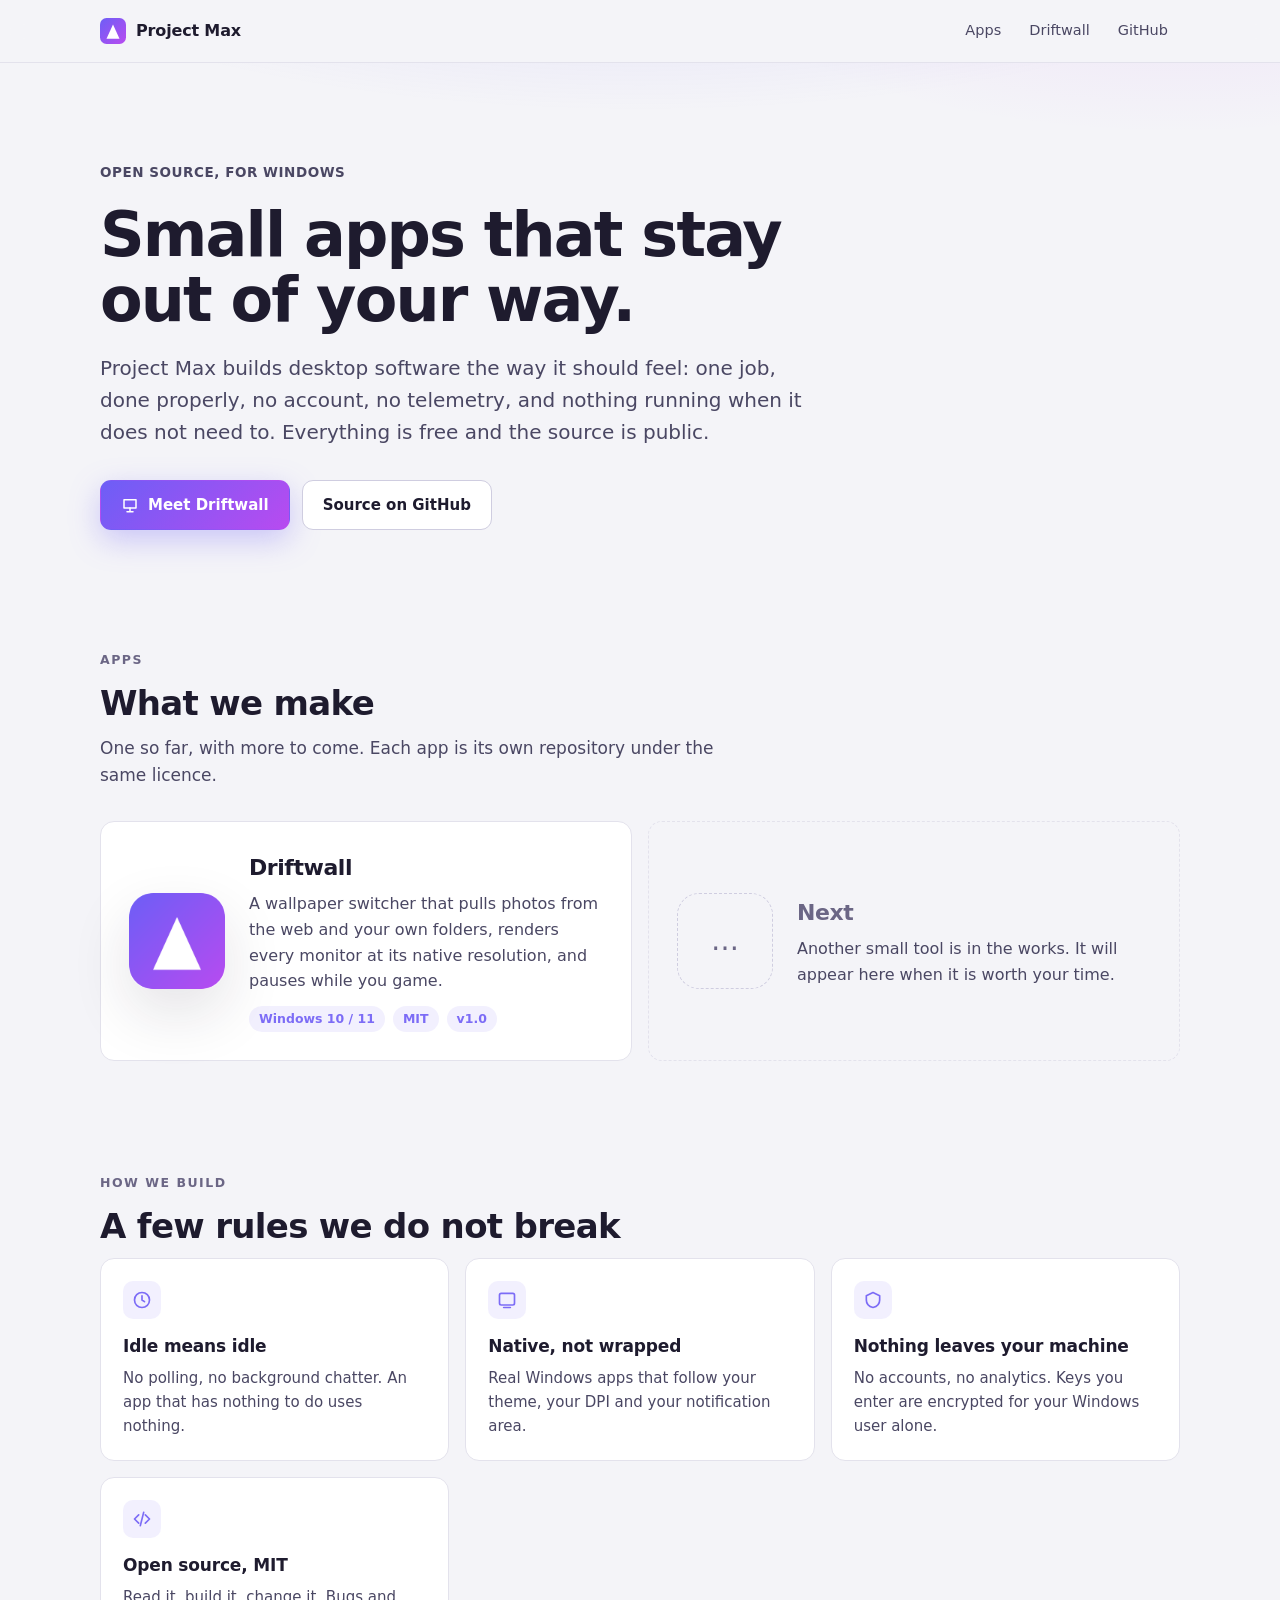
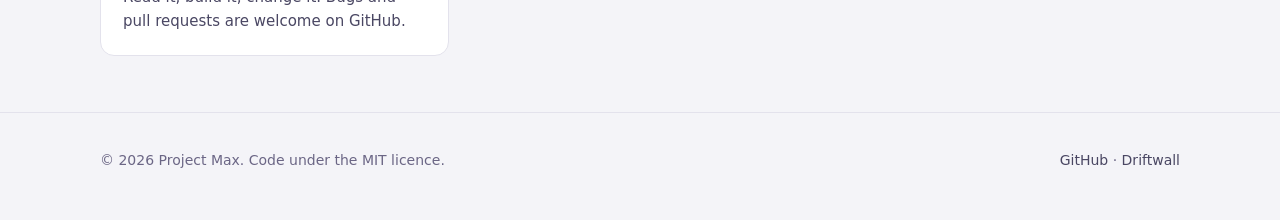
==== index.html @ 7cd314d6 "Project Max site with the Driftwall page" ====
<!doctype html>
<html lang="en">
<head>
  <meta charset="utf-8">
  <meta name="viewport" content="width=device-width, initial-scale=1">
  <title>Project Max</title>
  <meta name="description" content="Project Max makes small, careful desktop apps for Windows. Free and open source. Driftwall, a wallpaper switcher, is the first.">
  <meta property="og:title" content="Project Max">
  <meta property="og:description" content="Small, careful desktop apps for Windows. Free and open source.">
  <meta property="og:type" content="website">
  <meta property="og:image" content="/assets/driftwall-icon.png">
  <link rel="icon" href="/assets/favicon.svg" type="image/svg+xml">
  <link rel="icon" href="/assets/favicon.png" sizes="48x48">
  <link rel="stylesheet" href="/assets/site.css">
</head>
<body>

<header class="site-header">
  <div class="container">
    <a class="brand" href="/">
      <svg class="mark" viewBox="0 0 64 64" aria-hidden="true">
        <defs><linearGradient id="g" x1="0" y1="0" x2="1" y2="1"><stop offset="0" stop-color="#6d5ef6"/><stop offset="1" stop-color="#b84bf0"/></linearGradient></defs>
        <rect width="64" height="64" rx="16" fill="url(#g)"/>
        <path d="M16 51 L32 16 L48 51 Z" fill="#fff"/>
      </svg>
      Project Max
    </a>
    <nav class="nav">
      <a href="/#apps">Apps</a>
      <a href="/driftwall/">Driftwall</a>
      <a href="https://github.com/projectmax-org">GitHub</a>
    </nav>
  </div>
</header>

<main>
  <section class="hero">
    <div class="container">
      <div class="eyebrow">Open source, for Windows</div>
      <h1>Small apps that stay out of your way.</h1>
      <p class="lede">
        Project Max builds desktop software the way it should feel: one job, done properly, no
        account, no telemetry, and nothing running when it does not need to. Everything is free and
        the source is public.
      </p>
      <div class="actions">
        <a class="button primary" href="/driftwall/">
          <svg viewBox="0 0 24 24" fill="none" stroke="currentColor" stroke-width="2" stroke-linecap="round" stroke-linejoin="round"><path d="M4 5h16v11H4z"/><path d="M8 21h8M12 16v5"/></svg>
          Meet Driftwall
        </a>
        <a class="button" href="https://github.com/projectmax-org">Source on GitHub</a>
      </div>
    </div>
  </section>

  <section id="apps">
    <div class="container">
      <p class="section-label">Apps</p>
      <h2>What we make</h2>
      <p class="section-intro">One so far, with more to come. Each app is its own repository under the same licence.</p>

      <div class="grid" style="grid-template-columns: repeat(auto-fit, minmax(340px, 1fr));">
        <a class="app-card" href="/driftwall/">
          <img src="/assets/driftwall-icon.png" alt="" width="96" height="96">
          <div>
            <h3>Driftwall</h3>
            <p>A wallpaper switcher that pulls photos from the web and your own folders, renders every
               monitor at its native resolution, and pauses while you game.</p>
            <div class="tags"><span class="tag">Windows 10 / 11</span><span class="tag">MIT</span><span class="tag">v1.0</span></div>
          </div>
        </a>

        <div class="app-card soon">
          <div class="placeholder">…</div>
          <div>
            <h3>Next</h3>
            <p>Another small tool is in the works. It will appear here when it is worth your time.</p>
          </div>
        </div>
      </div>
    </div>
  </section>

  <section id="principles">
    <div class="container">
      <p class="section-label">How we build</p>
      <h2>A few rules we do not break</h2>
      <div class="grid">
        <div class="card">
          <div class="icon"><svg viewBox="0 0 24 24" fill="none" stroke="currentColor" stroke-width="2" stroke-linecap="round" stroke-linejoin="round"><circle cx="12" cy="12" r="9"/><path d="M12 7v5l3 2"/></svg></div>
          <h3>Idle means idle</h3>
          <p>No polling, no background chatter. An app that has nothing to do uses nothing.</p>
        </div>
        <div class="card">
          <div class="icon"><svg viewBox="0 0 24 24" fill="none" stroke="currentColor" stroke-width="2" stroke-linecap="round" stroke-linejoin="round"><rect x="3" y="4" width="18" height="14" rx="2"/><path d="M8 21h8"/></svg></div>
          <h3>Native, not wrapped</h3>
          <p>Real Windows apps that follow your theme, your DPI and your notification area.</p>
        </div>
        <div class="card">
          <div class="icon"><svg viewBox="0 0 24 24" fill="none" stroke="currentColor" stroke-width="2" stroke-linecap="round" stroke-linejoin="round"><path d="M12 3l8 4v5c0 5-3.5 8-8 9-4.5-1-8-4-8-9V7z"/></svg></div>
          <h3>Nothing leaves your machine</h3>
          <p>No accounts, no analytics. Keys you enter are encrypted for your Windows user alone.</p>
        </div>
        <div class="card">
          <div class="icon"><svg viewBox="0 0 24 24" fill="none" stroke="currentColor" stroke-width="2" stroke-linecap="round" stroke-linejoin="round"><path d="M8 7l-5 5 5 5M16 7l5 5-5 5M14 4l-4 16"/></svg></div>
          <h3>Open source, MIT</h3>
          <p>Read it, build it, change it. Bugs and pull requests are welcome on GitHub.</p>
        </div>
      </div>
    </div>
  </section>
</main>

<footer class="site-footer">
  <div class="container">
    <div>© 2026 Project Max. Code under the MIT licence.</div>
    <div><a href="https://github.com/projectmax-org">GitHub</a> · <a href="/driftwall/">Driftwall</a></div>
  </div>
</footer>

</body>
</html>
---- assets/site.css ----
/* Project Max site. Same tokens as the apps: dark-first, one accent, quiet surfaces. */

:root {
  color-scheme: light dark;
  --bg: #0f0f14;
  --surface: #16161d;
  --elevated: #1e1e27;
  --border: #2a2a36;
  --border-strong: #3a3a49;
  --text: #ececf3;
  --text-2: #b8b6c8;
  --muted: #8f8da3;
  --accent: #7c6cf6;
  --accent-2: #b84bf0;
  --accent-soft: rgba(124, 108, 246, 0.14);
  --on-accent: #ffffff;
  --shadow: 0 24px 60px rgba(0, 0, 0, 0.45);
  --radius: 14px;
  --radius-sm: 9px;
}

@media (prefers-color-scheme: light) {
  :root {
    --bg: #f4f4f8;
    --surface: #ffffff;
    --elevated: #ffffff;
    --border: #e3e2ec;
    --border-strong: #cfcde0;
    --text: #1e1b2e;
    --text-2: #4a4763;
    --muted: #6b6685;
    --accent-soft: rgba(124, 108, 246, 0.10);
    --shadow: 0 24px 60px rgba(30, 27, 46, 0.12);
  }
}

* { box-sizing: border-box; }

html { scroll-behavior: smooth; }

body {
  margin: 0;
  background: var(--bg);
  color: var(--text);
  font: 16px/1.6 "Segoe UI Variable Text", "Segoe UI", system-ui, -apple-system, "Helvetica Neue", Arial, sans-serif;
  -webkit-font-smoothing: antialiased;
  text-rendering: optimizeLegibility;
}

a { color: var(--accent); text-decoration: none; }
a:hover { text-decoration: underline; text-underline-offset: 3px; }

img { max-width: 100%; height: auto; display: block; }

code, kbd {
  font-family: "Cascadia Code", "Cascadia Mono", Consolas, "SFMono-Regular", Menlo, monospace;
  font-size: 0.92em;
  background: var(--accent-soft);
  padding: 0.1em 0.4em;
  border-radius: 5px;
}

pre {
  background: var(--surface);
  border: 1px solid var(--border);
  border-radius: var(--radius-sm);
  padding: 14px 18px;
  overflow-x: auto;
}
pre code { background: none; padding: 0; }

.container { width: min(1080px, calc(100% - 48px)); margin: 0 auto; }

/* ---------- header ---------- */

.site-header {
  position: sticky;
  top: 0;
  z-index: 10;
  backdrop-filter: blur(14px);
  background: color-mix(in srgb, var(--bg) 82%, transparent);
  border-bottom: 1px solid var(--border);
}

.site-header .container {
  display: flex;
  align-items: center;
  justify-content: space-between;
  height: 62px;
}

.brand {
  display: flex;
  align-items: center;
  gap: 10px;
  color: var(--text);
  font-weight: 600;
  letter-spacing: -0.01em;
}
.brand:hover { text-decoration: none; }

.mark {
  width: 26px;
  height: 26px;
  flex: none;
}

.nav {
  display: flex;
  gap: 4px;
}

.nav a {
  color: var(--text-2);
  padding: 7px 12px;
  border-radius: 8px;
  font-size: 14.5px;
}
.nav a:hover { background: var(--accent-soft); color: var(--text); text-decoration: none; }
.nav a.current { color: var(--text); }

/* ---------- hero ---------- */

.hero {
  padding: 96px 0 64px;
  position: relative;
  overflow: hidden;
}

.hero::before {
  content: "";
  position: absolute;
  inset: -40% -20% auto;
  height: 140%;
  background:
    radial-gradient(60% 50% at 50% 0%, rgba(124, 108, 246, 0.22), transparent 70%),
    radial-gradient(40% 40% at 80% 10%, rgba(184, 75, 240, 0.12), transparent 70%);
  pointer-events: none;
}

.hero > .container { position: relative; }

.eyebrow {
  display: inline-flex;
  align-items: center;
  gap: 8px;
  color: var(--text-2);
  font-size: 13.5px;
  font-weight: 600;
  letter-spacing: 0.04em;
  text-transform: uppercase;
  margin-bottom: 18px;
}

h1 {
  font-size: clamp(38px, 6vw, 62px);
  line-height: 1.05;
  letter-spacing: -0.03em;
  margin: 0 0 20px;
  max-width: 16ch;
}

.lede {
  font-size: clamp(17px, 2vw, 20px);
  color: var(--text-2);
  max-width: 56ch;
  margin: 0 0 32px;
}

.actions { display: flex; flex-wrap: wrap; gap: 12px; align-items: center; }

.button {
  display: inline-flex;
  align-items: center;
  gap: 9px;
  padding: 12px 20px;
  border-radius: 11px;
  font-weight: 600;
  font-size: 15px;
  border: 1px solid var(--border-strong);
  color: var(--text);
  background: var(--surface);
  transition: transform 120ms ease, background 120ms ease, border-color 120ms ease;
}
.button:hover { text-decoration: none; transform: translateY(-1px); border-color: var(--accent); }
.button.primary {
  color: var(--on-accent);
  border-color: transparent;
  background: linear-gradient(135deg, #6d5ef6, #b84bf0);
  box-shadow: 0 10px 30px rgba(124, 108, 246, 0.35);
}
.button svg { width: 18px; height: 18px; }

.meta { color: var(--muted); font-size: 13.5px; margin-top: 14px; }

/* ---------- sections ---------- */

section { padding: 56px 0; }

.section-label {
  color: var(--muted);
  font-size: 12.5px;
  font-weight: 700;
  letter-spacing: 0.12em;
  text-transform: uppercase;
  margin: 0 0 14px;
}

h2 {
  font-size: clamp(26px, 3.4vw, 34px);
  letter-spacing: -0.02em;
  line-height: 1.15;
  margin: 0 0 12px;
}

.section-intro { color: var(--text-2); max-width: 60ch; margin: 0 0 32px; font-size: 17px; }

.grid {
  display: grid;
  gap: 16px;
  grid-template-columns: repeat(auto-fill, minmax(260px, 1fr));
}

.card {
  background: var(--surface);
  border: 1px solid var(--border);
  border-radius: var(--radius);
  padding: 22px;
}

.card h3 { margin: 0 0 6px; font-size: 17px; letter-spacing: -0.01em; }
.card p { margin: 0; color: var(--text-2); font-size: 15px; }

.card .icon {
  width: 38px;
  height: 38px;
  border-radius: 10px;
  background: var(--accent-soft);
  color: var(--accent);
  display: grid;
  place-items: center;
  margin-bottom: 14px;
}
.card .icon svg { width: 20px; height: 20px; }

/* App tile on the landing page */

.app-card {
  display: grid;
  grid-template-columns: 96px 1fr;
  gap: 24px;
  align-items: center;
  padding: 28px;
  background: var(--surface);
  border: 1px solid var(--border);
  border-radius: var(--radius);
  color: var(--text);
  transition: border-color 120ms ease, transform 120ms ease;
}
.app-card:hover { text-decoration: none; border-color: var(--accent); transform: translateY(-2px); }
.app-card img { width: 96px; height: 96px; border-radius: 22px; box-shadow: var(--shadow); }
.app-card h3 { margin: 0 0 6px; font-size: 22px; letter-spacing: -0.02em; }
.app-card p { margin: 0; color: var(--text-2); }
.app-card .tags { margin-top: 12px; display: flex; gap: 8px; flex-wrap: wrap; }

.tag {
  font-size: 12.5px;
  font-weight: 600;
  padding: 3px 10px;
  border-radius: 999px;
  background: var(--accent-soft);
  color: var(--accent);
}

.app-card.soon {
  color: var(--muted);
  border-style: dashed;
  background: transparent;
}
.app-card.soon:hover { transform: none; border-color: var(--border-strong); }
.app-card.soon .placeholder {
  width: 96px;
  height: 96px;
  border-radius: 22px;
  border: 1px dashed var(--border-strong);
  display: grid;
  place-items: center;
  font-size: 28px;
}

/* ---------- screenshots ---------- */

.shot {
  border-radius: var(--radius);
  overflow: hidden;
  border: 1px solid var(--border);
  box-shadow: var(--shadow);
  background: var(--surface);
}

.gallery {
  display: grid;
  gap: 20px;
  grid-template-columns: repeat(auto-fit, minmax(320px, 1fr));
}
.gallery figure { margin: 0; }
.gallery figcaption { color: var(--muted); font-size: 14px; margin-top: 10px; }

/* ---------- app hero ---------- */

.app-hero { display: grid; gap: 40px; grid-template-columns: 1.1fr 1fr; align-items: center; }
.app-hero .icon-lg { width: 84px; height: 84px; border-radius: 20px; box-shadow: var(--shadow); margin-bottom: 26px; }
@media (max-width: 860px) { .app-hero { grid-template-columns: 1fr; } }

/* ---------- lists & tables ---------- */

.checks { list-style: none; padding: 0; margin: 0; display: grid; gap: 10px; }
.checks li { display: flex; gap: 12px; color: var(--text-2); }
.checks li::before {
  content: "";
  flex: none;
  width: 22px; height: 22px;
  border-radius: 50%;
  background: var(--accent-soft);
  background-image: url("data:image/svg+xml,%3Csvg xmlns='http://www.w3.org/2000/svg' viewBox='0 0 24 24' fill='none' stroke='%237c6cf6' stroke-width='2.4' stroke-linecap='round' stroke-linejoin='round'%3E%3Cpath d='M5 12.5l4.5 4.5L19 7.5'/%3E%3C/svg%3E");
  background-size: 14px;
  background-position: center;
  background-repeat: no-repeat;
  margin-top: 2px;
}

table { width: 100%; border-collapse: collapse; font-size: 15px; }
th, td { text-align: left; padding: 11px 12px; border-bottom: 1px solid var(--border); vertical-align: top; }
th { color: var(--muted); font-size: 12.5px; letter-spacing: 0.08em; text-transform: uppercase; font-weight: 700; }
td:first-child { font-weight: 600; white-space: nowrap; }
.table-wrap { overflow-x: auto; border: 1px solid var(--border); border-radius: var(--radius); background: var(--surface); }
.table-wrap table { min-width: 560px; }
.table-wrap td, .table-wrap th { padding-left: 18px; padding-right: 18px; }

.note {
  border-left: 3px solid var(--accent);
  background: var(--accent-soft);
  padding: 14px 18px;
  border-radius: 0 var(--radius-sm) var(--radius-sm) 0;
  color: var(--text-2);
}
.note strong { color: var(--text); }

.faq details { border-bottom: 1px solid var(--border); padding: 14px 0; }
.faq summary { cursor: pointer; font-weight: 600; list-style: none; display: flex; justify-content: space-between; }
.faq summary::-webkit-details-marker { display: none; }
.faq summary::after { content: "+"; color: var(--muted); }
.faq details[open] summary::after { content: "–"; }
.faq p { color: var(--text-2); margin: 10px 0 0; }

kbd { border: 1px solid var(--border-strong); background: var(--surface); }

/* ---------- footer ---------- */

.site-footer {
  border-top: 1px solid var(--border);
  padding: 36px 0 48px;
  color: var(--muted);
  font-size: 14px;
}
.site-footer .container { display: flex; flex-wrap: wrap; gap: 16px 32px; justify-content: space-between; align-items: center; }
.site-footer a { color: var(--text-2); }

@media (max-width: 640px) {
  .hero { padding: 64px 0 40px; }
  section { padding: 40px 0; }
  .app-card { grid-template-columns: 1fr; }
  .nav a { padding: 7px 9px; }
}
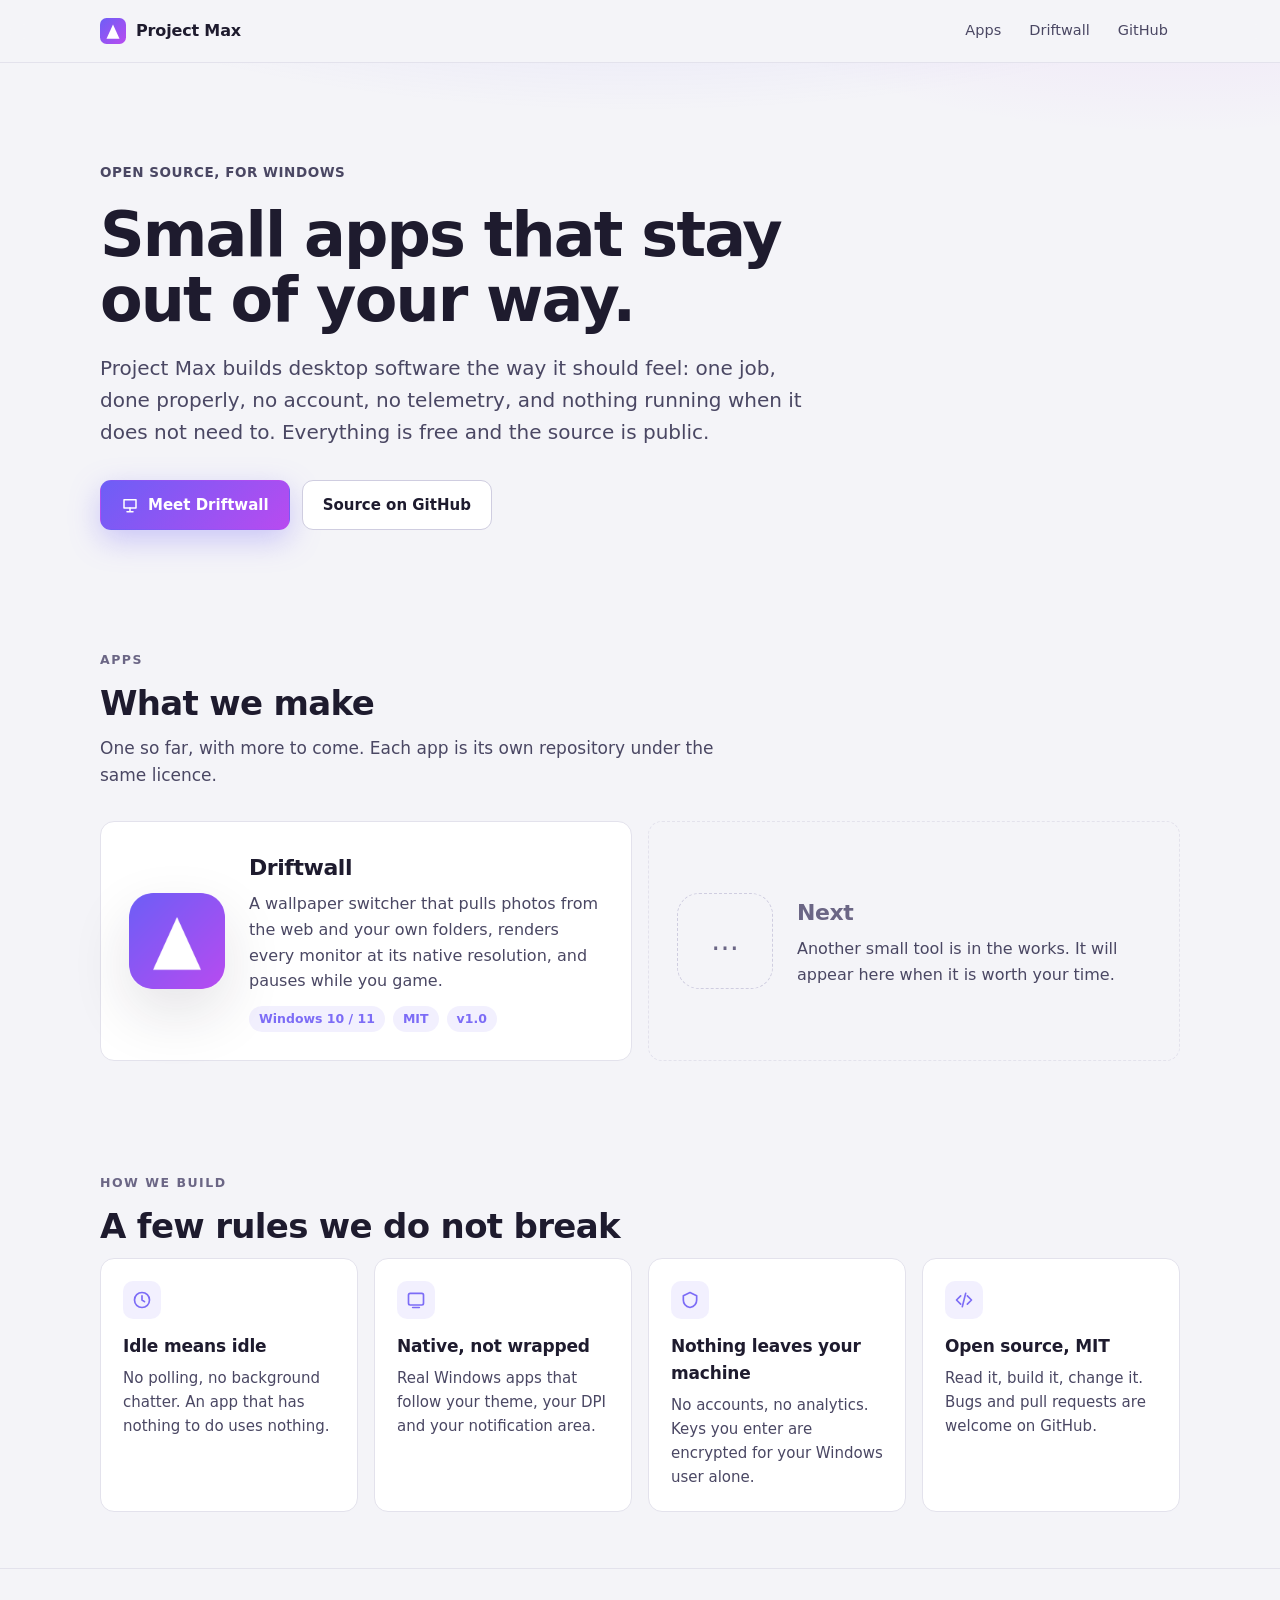
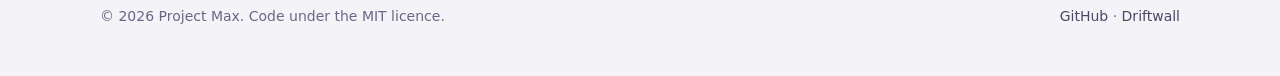
==== commit 2c7d5016: "Landing page: principles four across" ====
--- a/index.html
+++ b/index.html
@@ -85,7 +85,7 @@
     <div class="container">
       <p class="section-label">How we build</p>
       <h2>A few rules we do not break</h2>
-      <div class="grid">
+      <div class="grid" style="grid-template-columns: repeat(auto-fit, minmax(220px, 1fr));">
         <div class="card">
           <div class="icon"><svg viewBox="0 0 24 24" fill="none" stroke="currentColor" stroke-width="2" stroke-linecap="round" stroke-linejoin="round"><circle cx="12" cy="12" r="9"/><path d="M12 7v5l3 2"/></svg></div>
           <h3>Idle means idle</h3>
